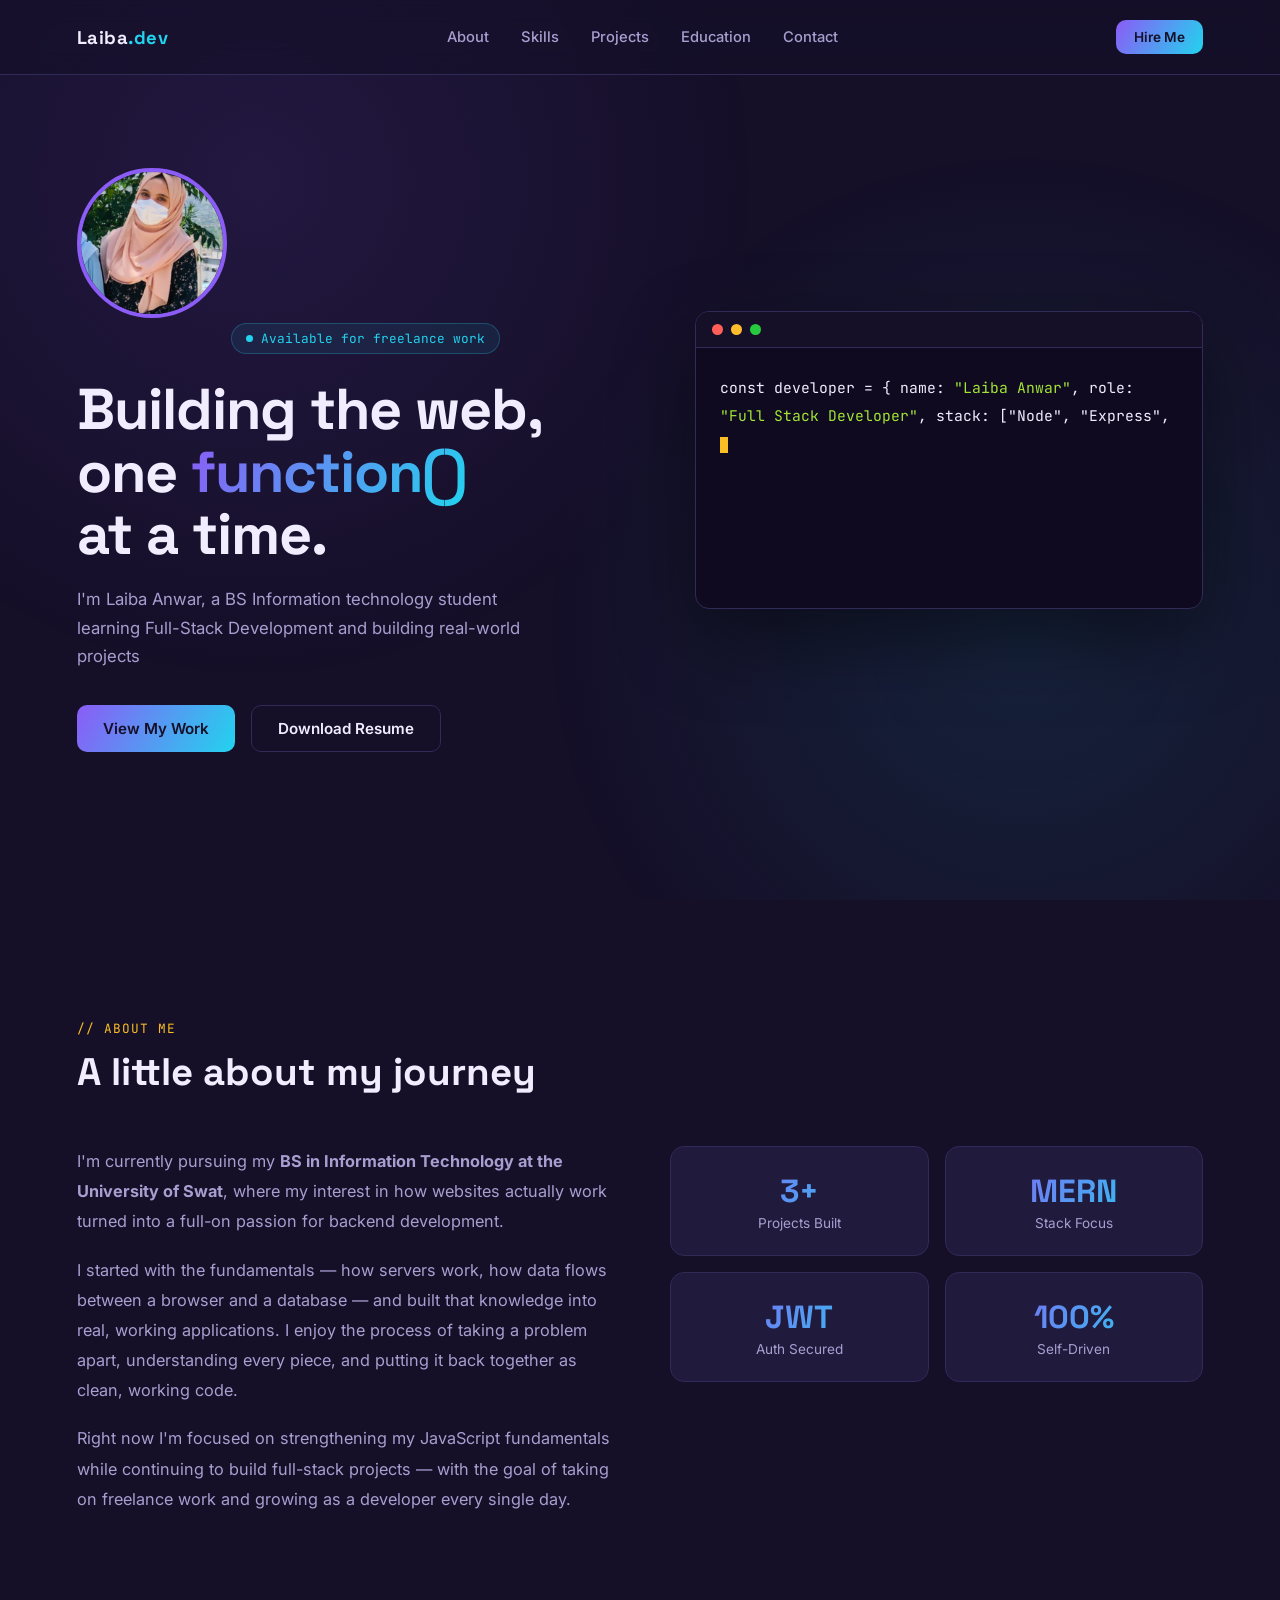
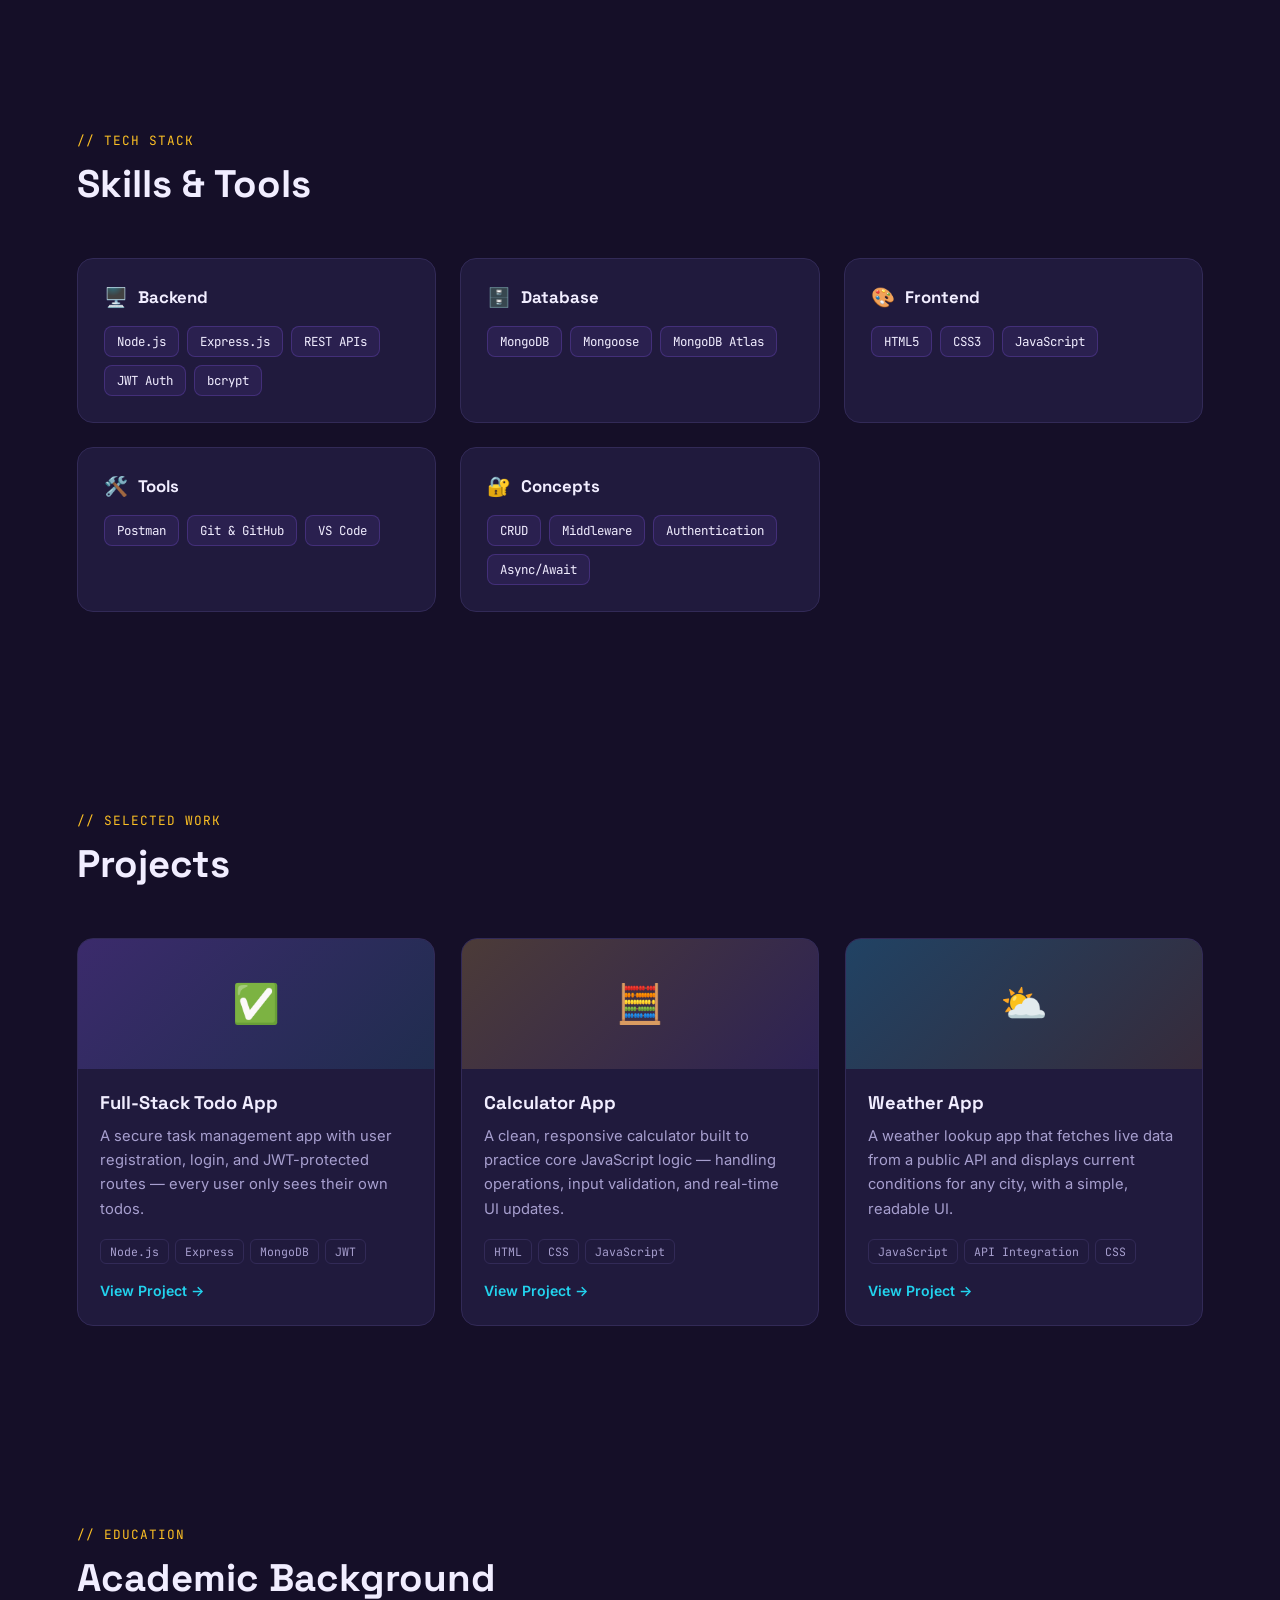
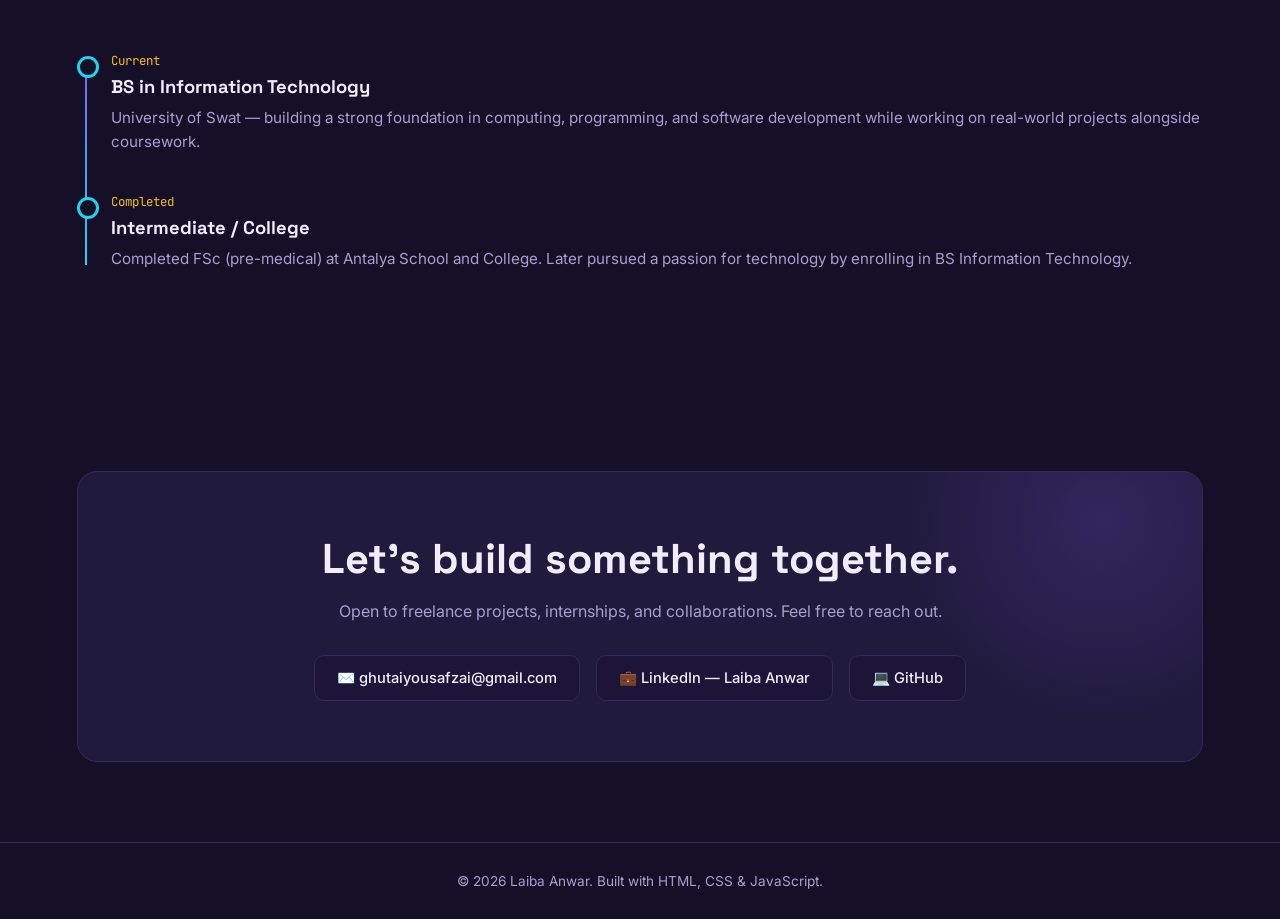
==== index.html @ 0d817ea8 "Rename index1.html to index.html" ====
<!DOCTYPE html>
<html lang="en">
<head>
<meta charset="UTF-8">
<meta name="viewport" content="width=device-width, initial-scale=1.0">
<title>Laiba Anwar — Full Stack Developer</title>
<link rel="preconnect" href="https://fonts.googleapis.com">
<link href="https://fonts.googleapis.com/css2?family=Space+Grotesk:wght@400;500;600;700&family=Inter:wght@400;500;600;700&family=JetBrains+Mono:wght@400;500;600&display=swap" rel="stylesheet">
<link rel="stylesheet" href="style1.css">
</head>
<body>
<body>

<div class="noise"></div>

<nav>
  <div class="logo">Laiba<span>.dev</span></div>
  <div class="navlinks">
    <a href="#about">About</a>
    <a href="#skills">Skills</a>
    <a href="#projects">Projects</a>
    <a href="#education">Education</a>
    <a href="#contact">Contact</a>
  </div>
  <a href="#contact" class="btn btn-primary" style="padding:9px 18px; font-size:0.85rem;">Hire Me</a>
</nav>

<!-- HERO -->
<section class="hero" id="home">
  <div class="hero-grid">
    <div>
      <img src="myphoto.jpg" alt="Laiba Anwar" style="width:150px; height:150px; border-radius:50%; object-fit:cover; border:4px solid #8b5cf6; margin-bottom:24px;">
      <div class="eyebrow"><span class="dot"></span> Available for freelance work</div>
      <h1>Building the web,<br> one <span class="grad">function()</span><br>at a time.</h1>
      <p class="lead">I'm Laiba Anwar, a BS Information technology student learning Full-Stack Development and building real-world projects</p>
      <div class="btn-row">
        <a href="#projects" class="btn btn-primary">View My Work</a>
        <a href="#" class="btn btn-ghost" id="resumeBtn">Download Resume</a>
      </div>
    </div>

    <div class="terminal">
      <div class="terminal-bar">
        <div class="tdot" style="background:#ff5f56;"></div>
        <div class="tdot" style="background:#ffbd2e;"></div>
        <div class="tdot" style="background:#27c93f;"></div>
      </div>
      <div class="terminal-body" id="typedBox"></div>
    </div>
  </div>
</section>

<!-- ABOUT -->
<section id="about">
  <div class="section-head">
    <div class="tag">// about me</div>
    <h2>A little about my journey</h2>
  </div>
  <div class="about-grid">
    <div>
      <p>I'm currently pursuing my <strong>BS in Information Technology at the University of Swat</strong>, where my interest in how websites actually work turned into a full-on passion for backend development.</p>
      <p>I started with the fundamentals — how servers work, how data flows between a browser and a database — and built that knowledge into real, working applications. I enjoy the process of taking a problem apart, understanding every piece, and putting it back together as clean, working code.</p>
      <p>Right now I'm focused on strengthening my JavaScript fundamentals while continuing to build full-stack projects — with the goal of taking on freelance work and growing as a developer every single day.</p>
    </div>
    <div class="stats">
      <div class="stat-card"><div class="num">3+</div><div class="lbl">Projects Built</div></div>
      <div class="stat-card"><div class="num">MERN</div><div class="lbl">Stack Focus</div></div>
      <div class="stat-card"><div class="num">JWT</div><div class="lbl">Auth Secured</div></div>
      <div class="stat-card"><div class="num">100%</div><div class="lbl">Self-Driven</div></div>
    </div>
  </div>
</section>

<!-- SKILLS -->
<section id="skills">
  <div class="section-head">
    <div class="tag">// tech stack</div>
    <h2>Skills & Tools</h2>
  </div>
  <div class="skill-groups">
    <div class="skill-card">
      <h3><span class="ic">🖥️</span> Backend</h3>
      <div class="pills">
        <span class="pill">Node.js</span>
        <span class="pill">Express.js</span>
        <span class="pill">REST APIs</span>
        <span class="pill">JWT Auth</span>
        <span class="pill">bcrypt</span>
      </div>
    </div>
    <div class="skill-card">
      <h3><span class="ic">🗄️</span> Database</h3>
      <div class="pills">
        <span class="pill">MongoDB</span>
        <span class="pill">Mongoose</span>
        <span class="pill">MongoDB Atlas</span>
      </div>
    </div>
    <div class="skill-card">
      <h3><span class="ic">🎨</span> Frontend</h3>
      <div class="pills">
        <span class="pill">HTML5</span>
        <span class="pill">CSS3</span>
        <span class="pill">JavaScript</span>
      </div>
    </div>
    <div class="skill-card">
      <h3><span class="ic">🛠️</span> Tools</h3>
      <div class="pills">
        <span class="pill">Postman</span>
        <span class="pill">Git & GitHub</span>
        <span class="pill">VS Code</span>
      </div>
    </div>
    <div class="skill-card">
      <h3><span class="ic">🔐</span> Concepts</h3>
      <div class="pills">
        <span class="pill">CRUD</span>
        <span class="pill">Middleware</span>
        <span class="pill">Authentication</span>
        <span class="pill">Async/Await</span>
      </div>
    </div>
  </div>
</section>

<!-- PROJECTS -->
<section id="projects">
  <div class="section-head">
    <div class="tag">// selected work</div>
    <h2>Projects</h2>
  </div>
  <div class="projects-grid">

    <div class="proj-card">
      <div class="proj-top p1">✅</div>
      <div class="proj-body">
        <h3>Full-Stack Todo App</h3>
        <p>A secure task management app with user registration, login, and JWT-protected routes — every user only sees their own todos.</p>
        <div class="proj-tags">
          <span>Node.js</span><span>Express</span><span>MongoDB</span><span>JWT</span>
        </div>
        <a href="#" class="proj-link">View Project →</a>
      </div>
    </div>

    <div class="proj-card">
      <div class="proj-top p2">🧮</div>
      <div class="proj-body">
        <h3>Calculator App</h3>
        <p>A clean, responsive calculator built to practice core JavaScript logic — handling operations, input validation, and real-time UI updates.</p>
        <div class="proj-tags">
          <span>HTML</span><span>CSS</span><span>JavaScript</span>
        </div>
        <a href="#" class="proj-link">View Project →</a>
      </div>
    </div>

    <div class="proj-card">
      <div class="proj-top p3">⛅</div>
      <div class="proj-body">
        <h3>Weather App</h3>
        <p>A weather lookup app that fetches live data from a public API and displays current conditions for any city, with a simple, readable UI.</p>
        <div class="proj-tags">
          <span>JavaScript</span><span>API Integration</span><span>CSS</span>
        </div>
        <a href="#" class="proj-link">View Project →</a>
      </div>
    </div>

  </div>
</section>

<!-- EDUCATION -->
<section id="education">
  <div class="section-head">
    <div class="tag">// education</div>
    <h2>Academic Background</h2>
  </div>
  <div class="timeline">
    <div class="tl-item">
      <div class="period">Current</div>
      <h3>BS in Information Technology</h3>
      <p>University of Swat — building a strong foundation in computing, programming, and software development while working on real-world projects alongside coursework.</p>
    </div>
    <div class="tl-item">
      <div class="period">Completed</div>
      <h3>Intermediate / College</h3>
      <p>Completed FSc (pre-medical) at Antalya School and College. Later pursued a passion for technology by enrolling in BS Information Technology.</p>
    </div>
  </div>
</section>

<!-- CONTACT -->
<section id="contact">
  <div class="contact-wrap">
    <h2>Let's build something together.</h2>
    <p>Open to freelance projects, internships, and collaborations. Feel free to reach out.</p>
    <div class="contact-links">
      <a href="mailto:ghutaiyousafzai@gmail.com" class="clink">✉️ ghutaiyousafzai@gmail.com</a>
      <a href="https://linkedin.com/in/laiba-anwar" target="_blank" class="clink">💼 LinkedIn — Laiba Anwar</a>
      <a href="#" class="clink">💻 GitHub</a>
    </div>
  </div>
</section>

<footer>
  © <span id="year"></span> Laiba Anwar. Built with HTML, CSS & JavaScript.
</footer>

<script src="script1.js"></script>
</body>
</html>
---- style1.css ----
:root{
    --bg: #150f28;
    --bg-soft: #1c1538;
    --card: #201a3d;
    --line: #322a57;
    --text: #f1edff;
    --text-dim: #a79fcf;
    --violet: #8b5cf6;
    --cyan: #22d3ee;
    --amber: #fbbf24;
    --grad: linear-gradient(120deg, var(--violet), var(--cyan));
  }

  *{ margin:0; padding:0; box-sizing:border-box; }

  html{ scroll-behavior:smooth; }

  body{
    background: var(--bg);
    color: var(--text);
    font-family: 'Inter', sans-serif;
    overflow-x:hidden;
  }

  ::selection{ background: var(--violet); color:#fff; }

  a{ color:inherit; text-decoration:none; }

  .noise{
    position:fixed; inset:0; pointer-events:none; z-index:1;
    background-image: radial-gradient(circle at 20% 20%, rgba(139,92,246,0.12), transparent 40%),
                       radial-gradient(circle at 80% 70%, rgba(34,211,238,0.10), transparent 40%);
  }

  /* NAV */
  nav{
    position:fixed; top:0; left:0; right:0; z-index:50;
    display:flex; justify-content:space-between; align-items:center;
    padding: 20px 6%;
    backdrop-filter: blur(12px);
    background: rgba(21,15,40,0.6);
    border-bottom: 1px solid var(--line);
  }
  .logo{
    font-family:'Space Grotesk', sans-serif;
    font-weight:700; font-size:1.15rem; letter-spacing:0.5px;
  }
  .logo span{ color: var(--cyan); }
  .navlinks{ display:flex; gap:32px; }
  .navlinks a{
    font-size:0.92rem; color:var(--text-dim); font-weight:500;
    transition: color 0.25s;
  }
  .navlinks a:hover{ color:var(--text); }

  section{ padding: 120px 6% 80px; position:relative; z-index:2; }

  /* HERO */
  .hero{
    min-height:100vh; display:flex; align-items:center;
    padding-top: 100px;
  }
  .hero-grid{
    display:grid; grid-template-columns: 1.1fr 1fr; gap:60px; align-items:center;
    width:100%;
  }
  .eyebrow{
    display:inline-flex; align-items:center; gap:8px;
    font-family:'JetBrains Mono', monospace; font-size:0.8rem;
    color: var(--cyan); background: rgba(34,211,238,0.08);
    border:1px solid rgba(34,211,238,0.25); padding:6px 14px; border-radius:100px;
    margin-bottom:24px;
  }
  .dot{ width:7px; height:7px; border-radius:50%; background:var(--cyan); animation: pulse 2s infinite; }
  @keyframes pulse{ 0%,100%{ opacity:1; } 50%{ opacity:0.3; } }

  .hero h1{
    font-family:'Space Grotesk', sans-serif;
    font-size: clamp(2.4rem, 5vw, 3.6rem);
    line-height:1.08; font-weight:700; letter-spacing:-1px;
    margin-bottom:20px;
  }
  .hero h1 .grad{
    background: var(--grad); -webkit-background-clip:text; background-clip:text; color:transparent;
  }
  .hero p.lead{
    color: var(--text-dim); font-size:1.05rem; max-width:480px; margin-bottom:34px; line-height:1.7;
  }
  .btn-row{ display:flex; gap:16px; flex-wrap:wrap; }
  .btn{
    display:inline-flex; align-items:center; gap:8px;
    padding: 13px 26px; border-radius:10px; font-weight:600; font-size:0.95rem;
    transition: transform 0.25s, box-shadow 0.25s;
  }
  .btn-primary{
    background: var(--grad); color:#150f28;
  }
  .btn-primary:hover{ transform: translateY(-3px); box-shadow: 0 10px 30px rgba(139,92,246,0.35); }
  .btn-ghost{
    border:1px solid var(--line); color:var(--text);
  }
  .btn-ghost:hover{ border-color: var(--cyan); color:var(--cyan); transform: translateY(-3px); }

  /* Terminal signature */
  .terminal{
    background: #0f0a20; border:1px solid var(--line); border-radius:14px;
    box-shadow: 0 30px 80px rgba(0,0,0,0.45);
    overflow:hidden;
  }
  .terminal-bar{
    display:flex; align-items:center; gap:8px;
    padding:12px 16px; background:#150f28; border-bottom:1px solid var(--line);
  }
  .terminal-bar .tdot{ width:11px; height:11px; border-radius:50%; }
  .terminal-body{
    padding: 26px 24px; font-family:'JetBrains Mono', monospace; font-size:0.92rem; line-height:1.9;
    min-height: 260px;
  }
  .terminal-body .kw{ color:#f472b6; }
  .terminal-body .str{ color:#a3e635; }
  .terminal-body .prop{ color: var(--cyan); }
  .terminal-body .com{ color: #6b6489; }
  .cursor{
    display:inline-block; width:8px; height:1.1em; background:var(--amber);
    vertical-align:middle; animation: blink 1s step-end infinite;
  }
  @keyframes blink{ 50%{ opacity:0; } }

  /* SECTION HEADS */
  .section-head{ margin-bottom:50px; }
  .tag{
    font-family:'JetBrains Mono', monospace; font-size:0.8rem; color:var(--amber);
    letter-spacing:1px; text-transform:uppercase;
  }
  .section-head h2{
    font-family:'Space Grotesk', sans-serif; font-size:clamp(1.8rem,3.5vw,2.4rem);
    margin-top:10px; font-weight:700;
  }

  /* ABOUT */
  .about-grid{
    display:grid; grid-template-columns: 1fr 1fr; gap:60px; align-items:start;
  }
  .about-grid p{ color:var(--text-dim); line-height:1.85; margin-bottom:18px; font-size:1.02rem; }
  .stat-card{
    background: var(--card); border:1px solid var(--line); border-radius:14px;
    padding:24px; text-align:center;
  }
  .stats{ display:grid; grid-template-columns:1fr 1fr; gap:16px; }
  .stat-card .num{
    font-family:'Space Grotesk', sans-serif; font-size:2rem; font-weight:700;
    background: var(--grad); -webkit-background-clip:text; background-clip:text; color:transparent;
  }
  .stat-card .lbl{ color:var(--text-dim); font-size:0.85rem; margin-top:4px; }

  /* SKILLS */
  .skill-groups{ display:grid; grid-template-columns: repeat(3, 1fr); gap:24px; }
  .skill-card{
    background: var(--card); border:1px solid var(--line); border-radius:16px; padding:26px;
    transition: border-color 0.25s, transform 0.25s;
  }
  .skill-card:hover{ border-color: var(--violet); transform: translateY(-5px); }
  .skill-card h3{
    font-family:'Space Grotesk', sans-serif; font-size:1.05rem; margin-bottom:16px;
    display:flex; align-items:center; gap:10px;
  }
  .skill-card h3 .ic{ font-size:1.2rem; }
  .pills{ display:flex; flex-wrap:wrap; gap:8px; }
  .pill{
    font-family:'JetBrains Mono', monospace; font-size:0.78rem;
    padding:6px 12px; border-radius:8px; background: rgba(139,92,246,0.1);
    border:1px solid rgba(139,92,246,0.25); color:var(--text);
  }

  /* PROJECTS */
  .projects-grid{ display:grid; grid-template-columns: repeat(3, 1fr); gap:26px; }
  .proj-card{
    background: var(--card); border:1px solid var(--line); border-radius:16px;
    overflow:hidden; display:flex; flex-direction:column;
    transition: transform 0.3s, border-color 0.3s;
  }
  .proj-card:hover{ transform: translateY(-8px); border-color: var(--cyan); }
  .proj-top{
    height:130px; display:flex; align-items:center; justify-content:center;
    font-size:2.4rem; position:relative;
  }
  .proj-top.p1{ background: linear-gradient(135deg, rgba(139,92,246,0.25), rgba(34,211,238,0.1)); }
  .proj-top.p2{ background: linear-gradient(135deg, rgba(251,191,36,0.2), rgba(139,92,246,0.12)); }
  .proj-top.p3{ background: linear-gradient(135deg, rgba(34,211,238,0.22), rgba(251,191,36,0.1)); }
  .proj-body{ padding:22px 22px 26px; flex:1; display:flex; flex-direction:column; }
  .proj-body h3{ font-family:'Space Grotesk', sans-serif; font-size:1.15rem; margin-bottom:10px; }
  .proj-body p{ color:var(--text-dim); font-size:0.92rem; line-height:1.65; margin-bottom:18px; flex:1; }
  .proj-tags{ display:flex; flex-wrap:wrap; gap:6px; margin-bottom:18px; }
  .proj-tags span{
    font-family:'JetBrains Mono', monospace; font-size:0.72rem; color:var(--text-dim);
    border:1px solid var(--line); padding:4px 9px; border-radius:6px;
  }
  .proj-link{ font-size:0.88rem; font-weight:600; color:var(--cyan); display:inline-flex; gap:6px; align-items:center; }
  .proj-link:hover{ color:var(--amber); }

  /* EDUCATION TIMELINE */
  .timeline{ position:relative; padding-left:34px; }
  .timeline::before{
    content:''; position:absolute; left:8px; top:6px; bottom:6px; width:2px;
    background: linear-gradient(var(--violet), var(--cyan));
  }
  .tl-item{ position:relative; padding-bottom:38px; }
  .tl-item:last-child{ padding-bottom:0; }
  .tl-item::before{
    content:''; position:absolute; left:-34px; top:4px; width:16px; height:16px;
    border-radius:50%; background: var(--bg); border:3px solid var(--cyan);
  }
  .tl-item .period{
    font-family:'JetBrains Mono', monospace; font-size:0.78rem; color:var(--amber);
  }
  .tl-item h3{ font-family:'Space Grotesk', sans-serif; font-size:1.15rem; margin:6px 0 8px; }
  .tl-item p{ color:var(--text-dim); font-size:0.95rem; line-height:1.6; }

  /* CONTACT */
  .contact-wrap{
    background: var(--card); border:1px solid var(--line); border-radius:20px;
    padding: 60px 6%; text-align:center; position:relative; overflow:hidden;
  }
  .contact-wrap::before{
    content:''; position:absolute; width:400px; height:400px; border-radius:50%;
    background: radial-gradient(circle, rgba(139,92,246,0.18), transparent 70%);
    top:-150px; right:-100px;
  }
  .contact-wrap h2{
    font-family:'Space Grotesk', sans-serif; font-size:clamp(1.8rem,4vw,2.6rem); margin-bottom:16px; font-weight:700;
  }
  .contact-wrap p{ color:var(--text-dim); margin-bottom:34px; }
  .contact-links{ display:flex; gap:16px; justify-content:center; flex-wrap:wrap; }
  .clink{
    display:flex; align-items:center; gap:10px;
    background: var(--bg-soft); border:1px solid var(--line); padding:13px 22px; border-radius:10px;
    font-weight:500; font-size:0.92rem; transition: border-color 0.25s, color 0.25s, transform 0.25s;
  }
  .clink:hover{ border-color: var(--cyan); color:var(--cyan); transform: translateY(-3px); }

  footer{
    text-align:center; padding:30px 6%; color:var(--text-dim); font-size:0.85rem;
    border-top:1px solid var(--line);
  }

  @media (max-width: 880px){
    .hero-grid, .about-grid{ grid-template-columns: 1fr; }
    .skill-groups, .projects-grid{ grid-template-columns: 1fr; }
    .navlinks{ display:none; }
    section{ padding:90px 6% 60px; }
  }
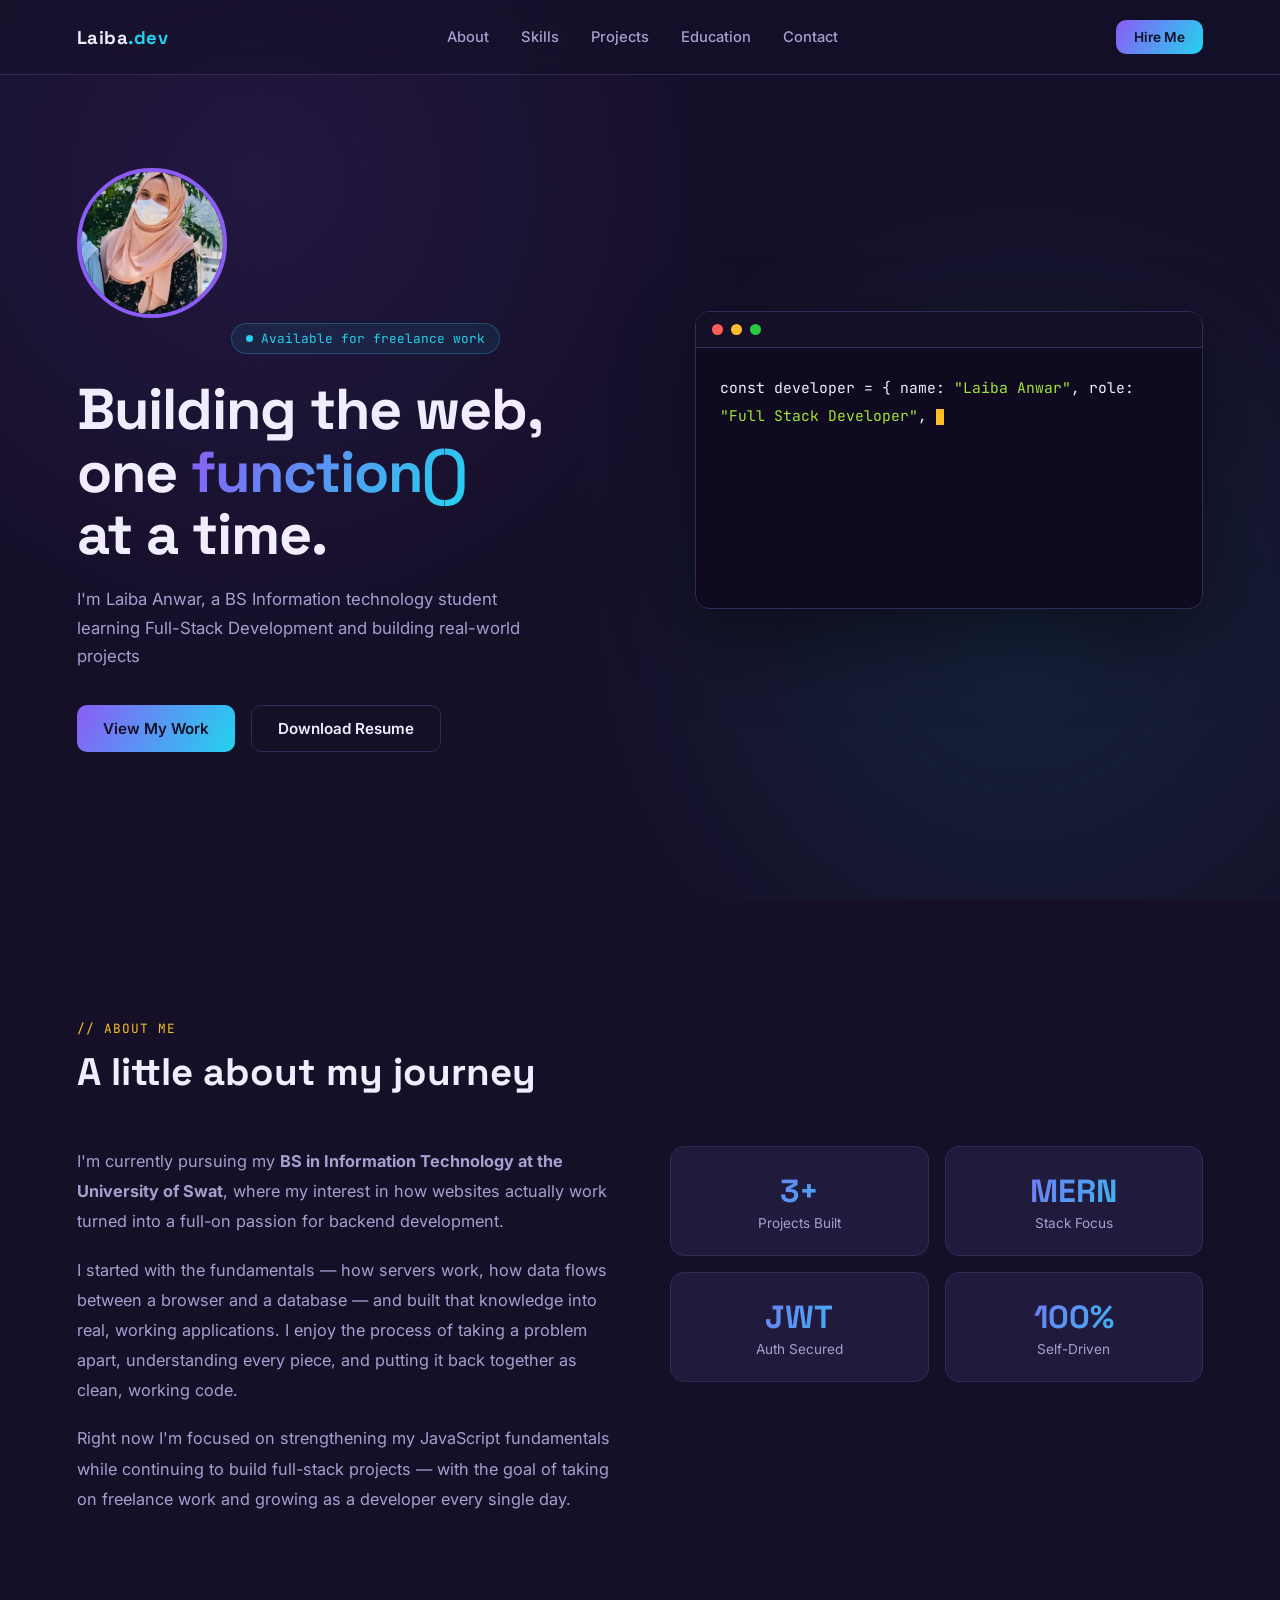
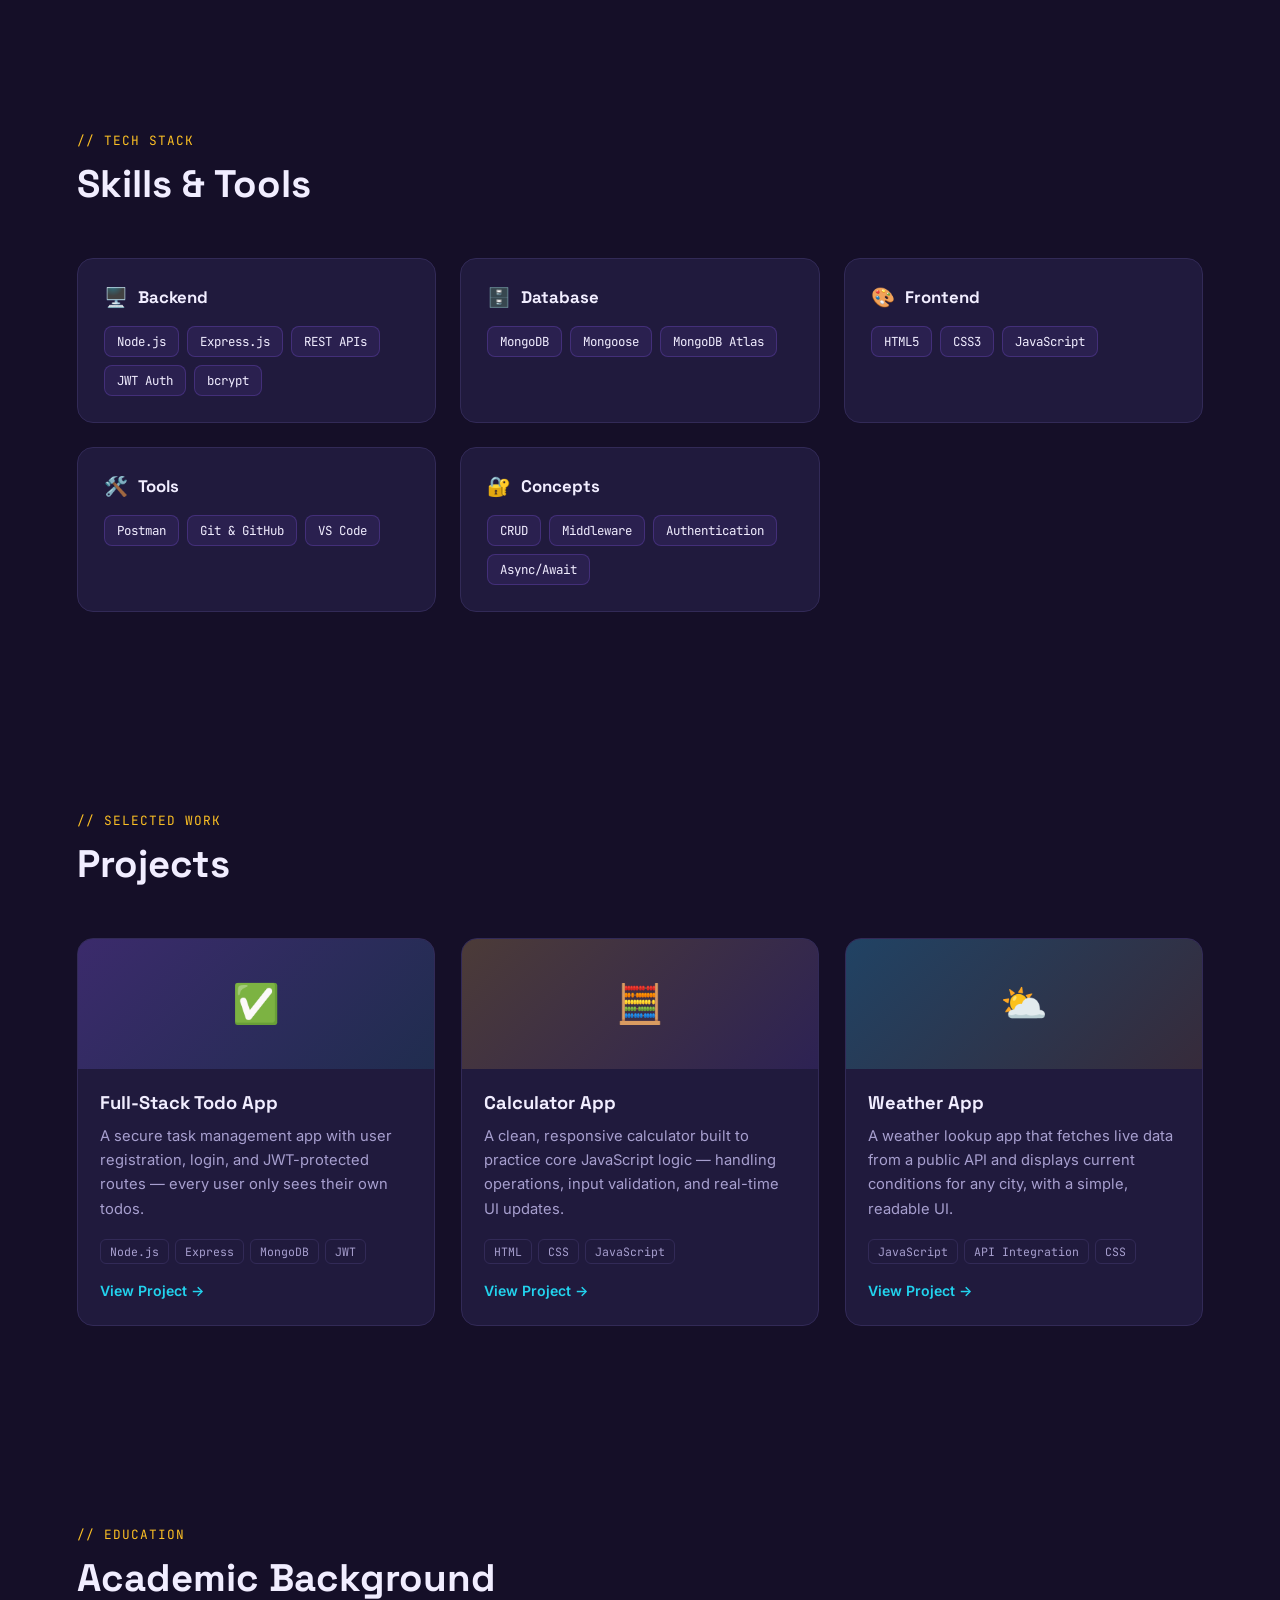
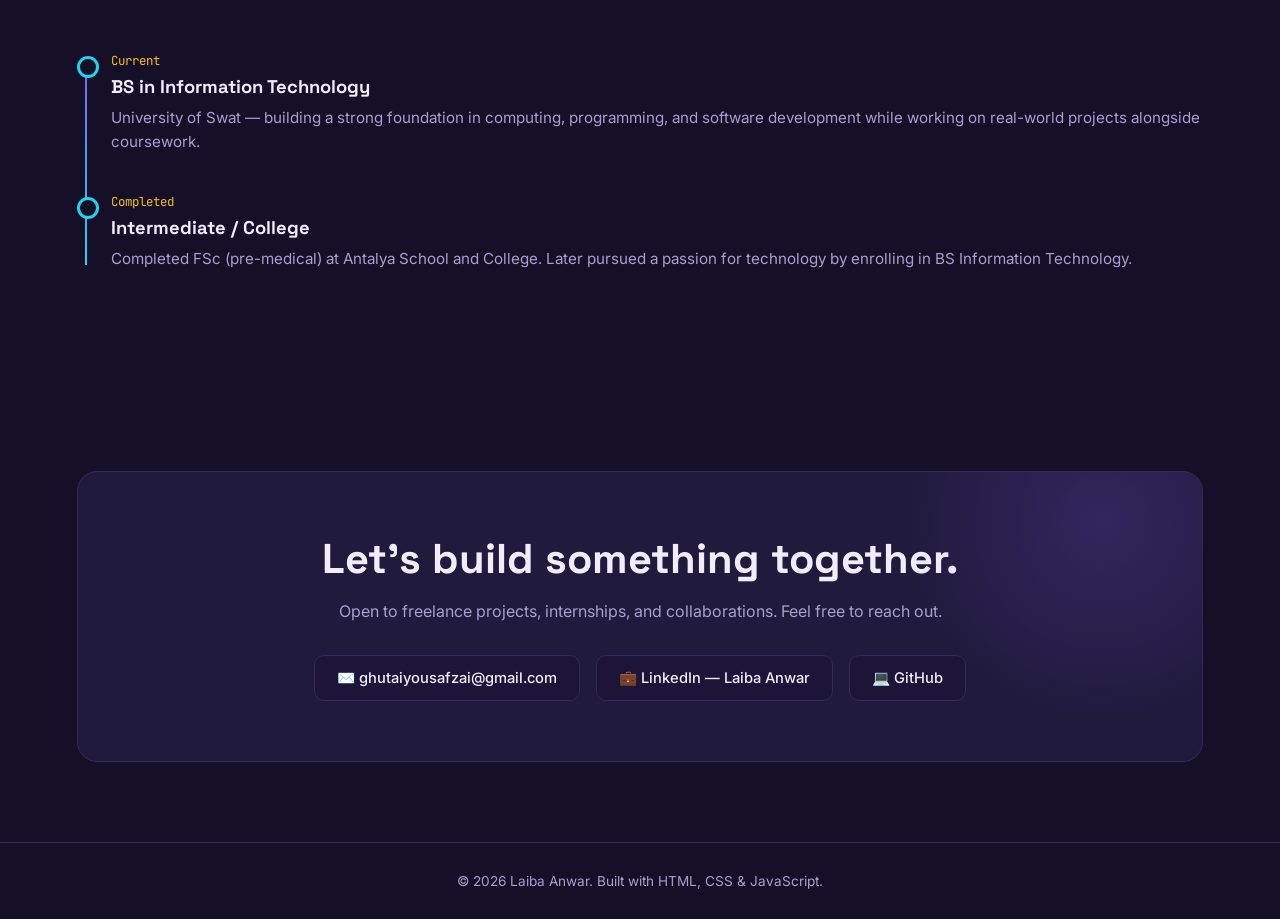
==== commit c73c93cf: "Fix stylesheet link and remove duplicate body tag Updated stylesheet link and corrected duplicate bo" ====
--- a/index.html
+++ b/index.html
@@ -6,7 +6,7 @@
 <title>Laiba Anwar — Full Stack Developer</title>
 <link rel="preconnect" href="https://fonts.googleapis.com">
 <link href="https://fonts.googleapis.com/css2?family=Space+Grotesk:wght@400;500;600;700&family=Inter:wght@400;500;600;700&family=JetBrains+Mono:wght@400;500;600&display=swap" rel="stylesheet">
-<link rel="stylesheet" href="style1.css">
+<link rel="stylesheet" href="style.css">
 </head>
 <body>
 <body>
@@ -208,6 +208,6 @@
   © <span id="year"></span> Laiba Anwar. Built with HTML, CSS & JavaScript.
 </footer>
 
-<script src="script1.js"></script>
+<script src="script.js"></script>
 </body>
 </html>
--- a/style.css
+++ b/style.css
@@ -0,0 +1,251 @@
+:root{
+    --bg: #150f28;
+    --bg-soft: #1c1538;
+    --card: #201a3d;
+    --line: #322a57;
+    --text: #f1edff;
+    --text-dim: #a79fcf;
+    --violet: #8b5cf6;
+    --cyan: #22d3ee;
+    --amber: #fbbf24;
+    --grad: linear-gradient(120deg, var(--violet), var(--cyan));
+  }
+
+  *{ margin:0; padding:0; box-sizing:border-box; }
+
+  html{ scroll-behavior:smooth; }
+
+  body{
+    background: var(--bg);
+    color: var(--text);
+    font-family: 'Inter', sans-serif;
+    overflow-x:hidden;
+  }
+
+  ::selection{ background: var(--violet); color:#fff; }
+
+  a{ color:inherit; text-decoration:none; }
+
+  .noise{
+    position:fixed; inset:0; pointer-events:none; z-index:1;
+    background-image: radial-gradient(circle at 20% 20%, rgba(139,92,246,0.12), transparent 40%),
+                       radial-gradient(circle at 80% 70%, rgba(34,211,238,0.10), transparent 40%);
+  }
+
+  /* NAV */
+  nav{
+    position:fixed; top:0; left:0; right:0; z-index:50;
+    display:flex; justify-content:space-between; align-items:center;
+    padding: 20px 6%;
+    backdrop-filter: blur(12px);
+    background: rgba(21,15,40,0.6);
+    border-bottom: 1px solid var(--line);
+  }
+  .logo{
+    font-family:'Space Grotesk', sans-serif;
+    font-weight:700; font-size:1.15rem; letter-spacing:0.5px;
+  }
+  .logo span{ color: var(--cyan); }
+  .navlinks{ display:flex; gap:32px; }
+  .navlinks a{
+    font-size:0.92rem; color:var(--text-dim); font-weight:500;
+    transition: color 0.25s;
+  }
+  .navlinks a:hover{ color:var(--text); }
+
+  section{ padding: 120px 6% 80px; position:relative; z-index:2; }
+
+  /* HERO */
+  .hero{
+    min-height:100vh; display:flex; align-items:center;
+    padding-top: 100px;
+  }
+  .hero-grid{
+    display:grid; grid-template-columns: 1.1fr 1fr; gap:60px; align-items:center;
+    width:100%;
+  }
+  .eyebrow{
+    display:inline-flex; align-items:center; gap:8px;
+    font-family:'JetBrains Mono', monospace; font-size:0.8rem;
+    color: var(--cyan); background: rgba(34,211,238,0.08);
+    border:1px solid rgba(34,211,238,0.25); padding:6px 14px; border-radius:100px;
+    margin-bottom:24px;
+  }
+  .dot{ width:7px; height:7px; border-radius:50%; background:var(--cyan); animation: pulse 2s infinite; }
+  @keyframes pulse{ 0%,100%{ opacity:1; } 50%{ opacity:0.3; } }
+
+  .hero h1{
+    font-family:'Space Grotesk', sans-serif;
+    font-size: clamp(2.4rem, 5vw, 3.6rem);
+    line-height:1.08; font-weight:700; letter-spacing:-1px;
+    margin-bottom:20px;
+  }
+  .hero h1 .grad{
+    background: var(--grad); -webkit-background-clip:text; background-clip:text; color:transparent;
+  }
+  .hero p.lead{
+    color: var(--text-dim); font-size:1.05rem; max-width:480px; margin-bottom:34px; line-height:1.7;
+  }
+  .btn-row{ display:flex; gap:16px; flex-wrap:wrap; }
+  .btn{
+    display:inline-flex; align-items:center; gap:8px;
+    padding: 13px 26px; border-radius:10px; font-weight:600; font-size:0.95rem;
+    transition: transform 0.25s, box-shadow 0.25s;
+  }
+  .btn-primary{
+    background: var(--grad); color:#150f28;
+  }
+  .btn-primary:hover{ transform: translateY(-3px); box-shadow: 0 10px 30px rgba(139,92,246,0.35); }
+  .btn-ghost{
+    border:1px solid var(--line); color:var(--text);
+  }
+  .btn-ghost:hover{ border-color: var(--cyan); color:var(--cyan); transform: translateY(-3px); }
+
+  /* Terminal signature */
+  .terminal{
+    background: #0f0a20; border:1px solid var(--line); border-radius:14px;
+    box-shadow: 0 30px 80px rgba(0,0,0,0.45);
+    overflow:hidden;
+  }
+  .terminal-bar{
+    display:flex; align-items:center; gap:8px;
+    padding:12px 16px; background:#150f28; border-bottom:1px solid var(--line);
+  }
+  .terminal-bar .tdot{ width:11px; height:11px; border-radius:50%; }
+  .terminal-body{
+    padding: 26px 24px; font-family:'JetBrains Mono', monospace; font-size:0.92rem; line-height:1.9;
+    min-height: 260px;
+  }
+  .terminal-body .kw{ color:#f472b6; }
+  .terminal-body .str{ color:#a3e635; }
+  .terminal-body .prop{ color: var(--cyan); }
+  .terminal-body .com{ color: #6b6489; }
+  .cursor{
+    display:inline-block; width:8px; height:1.1em; background:var(--amber);
+    vertical-align:middle; animation: blink 1s step-end infinite;
+  }
+  @keyframes blink{ 50%{ opacity:0; } }
+
+  /* SECTION HEADS */
+  .section-head{ margin-bottom:50px; }
+  .tag{
+    font-family:'JetBrains Mono', monospace; font-size:0.8rem; color:var(--amber);
+    letter-spacing:1px; text-transform:uppercase;
+  }
+  .section-head h2{
+    font-family:'Space Grotesk', sans-serif; font-size:clamp(1.8rem,3.5vw,2.4rem);
+    margin-top:10px; font-weight:700;
+  }
+
+  /* ABOUT */
+  .about-grid{
+    display:grid; grid-template-columns: 1fr 1fr; gap:60px; align-items:start;
+  }
+  .about-grid p{ color:var(--text-dim); line-height:1.85; margin-bottom:18px; font-size:1.02rem; }
+  .stat-card{
+    background: var(--card); border:1px solid var(--line); border-radius:14px;
+    padding:24px; text-align:center;
+  }
+  .stats{ display:grid; grid-template-columns:1fr 1fr; gap:16px; }
+  .stat-card .num{
+    font-family:'Space Grotesk', sans-serif; font-size:2rem; font-weight:700;
+    background: var(--grad); -webkit-background-clip:text; background-clip:text; color:transparent;
+  }
+  .stat-card .lbl{ color:var(--text-dim); font-size:0.85rem; margin-top:4px; }
+
+  /* SKILLS */
+  .skill-groups{ display:grid; grid-template-columns: repeat(3, 1fr); gap:24px; }
+  .skill-card{
+    background: var(--card); border:1px solid var(--line); border-radius:16px; padding:26px;
+    transition: border-color 0.25s, transform 0.25s;
+  }
+  .skill-card:hover{ border-color: var(--violet); transform: translateY(-5px); }
+  .skill-card h3{
+    font-family:'Space Grotesk', sans-serif; font-size:1.05rem; margin-bottom:16px;
+    display:flex; align-items:center; gap:10px;
+  }
+  .skill-card h3 .ic{ font-size:1.2rem; }
+  .pills{ display:flex; flex-wrap:wrap; gap:8px; }
+  .pill{
+    font-family:'JetBrains Mono', monospace; font-size:0.78rem;
+    padding:6px 12px; border-radius:8px; background: rgba(139,92,246,0.1);
+    border:1px solid rgba(139,92,246,0.25); color:var(--text);
+  }
+
+  /* PROJECTS */
+  .projects-grid{ display:grid; grid-template-columns: repeat(3, 1fr); gap:26px; }
+  .proj-card{
+    background: var(--card); border:1px solid var(--line); border-radius:16px;
+    overflow:hidden; display:flex; flex-direction:column;
+    transition: transform 0.3s, border-color 0.3s;
+  }
+  .proj-card:hover{ transform: translateY(-8px); border-color: var(--cyan); }
+  .proj-top{
+    height:130px; display:flex; align-items:center; justify-content:center;
+    font-size:2.4rem; position:relative;
+  }
+  .proj-top.p1{ background: linear-gradient(135deg, rgba(139,92,246,0.25), rgba(34,211,238,0.1)); }
+  .proj-top.p2{ background: linear-gradient(135deg, rgba(251,191,36,0.2), rgba(139,92,246,0.12)); }
+  .proj-top.p3{ background: linear-gradient(135deg, rgba(34,211,238,0.22), rgba(251,191,36,0.1)); }
+  .proj-body{ padding:22px 22px 26px; flex:1; display:flex; flex-direction:column; }
+  .proj-body h3{ font-family:'Space Grotesk', sans-serif; font-size:1.15rem; margin-bottom:10px; }
+  .proj-body p{ color:var(--text-dim); font-size:0.92rem; line-height:1.65; margin-bottom:18px; flex:1; }
+  .proj-tags{ display:flex; flex-wrap:wrap; gap:6px; margin-bottom:18px; }
+  .proj-tags span{
+    font-family:'JetBrains Mono', monospace; font-size:0.72rem; color:var(--text-dim);
+    border:1px solid var(--line); padding:4px 9px; border-radius:6px;
+  }
+  .proj-link{ font-size:0.88rem; font-weight:600; color:var(--cyan); display:inline-flex; gap:6px; align-items:center; }
+  .proj-link:hover{ color:var(--amber); }
+
+  /* EDUCATION TIMELINE */
+  .timeline{ position:relative; padding-left:34px; }
+  .timeline::before{
+    content:''; position:absolute; left:8px; top:6px; bottom:6px; width:2px;
+    background: linear-gradient(var(--violet), var(--cyan));
+  }
+  .tl-item{ position:relative; padding-bottom:38px; }
+  .tl-item:last-child{ padding-bottom:0; }
+  .tl-item::before{
+    content:''; position:absolute; left:-34px; top:4px; width:16px; height:16px;
+    border-radius:50%; background: var(--bg); border:3px solid var(--cyan);
+  }
+  .tl-item .period{
+    font-family:'JetBrains Mono', monospace; font-size:0.78rem; color:var(--amber);
+  }
+  .tl-item h3{ font-family:'Space Grotesk', sans-serif; font-size:1.15rem; margin:6px 0 8px; }
+  .tl-item p{ color:var(--text-dim); font-size:0.95rem; line-height:1.6; }
+
+  /* CONTACT */
+  .contact-wrap{
+    background: var(--card); border:1px solid var(--line); border-radius:20px;
+    padding: 60px 6%; text-align:center; position:relative; overflow:hidden;
+  }
+  .contact-wrap::before{
+    content:''; position:absolute; width:400px; height:400px; border-radius:50%;
+    background: radial-gradient(circle, rgba(139,92,246,0.18), transparent 70%);
+    top:-150px; right:-100px;
+  }
+  .contact-wrap h2{
+    font-family:'Space Grotesk', sans-serif; font-size:clamp(1.8rem,4vw,2.6rem); margin-bottom:16px; font-weight:700;
+  }
+  .contact-wrap p{ color:var(--text-dim); margin-bottom:34px; }
+  .contact-links{ display:flex; gap:16px; justify-content:center; flex-wrap:wrap; }
+  .clink{
+    display:flex; align-items:center; gap:10px;
+    background: var(--bg-soft); border:1px solid var(--line); padding:13px 22px; border-radius:10px;
+    font-weight:500; font-size:0.92rem; transition: border-color 0.25s, color 0.25s, transform 0.25s;
+  }
+  .clink:hover{ border-color: var(--cyan); color:var(--cyan); transform: translateY(-3px); }
+
+  footer{
+    text-align:center; padding:30px 6%; color:var(--text-dim); font-size:0.85rem;
+    border-top:1px solid var(--line);
+  }
+
+  @media (max-width: 880px){
+    .hero-grid, .about-grid{ grid-template-columns: 1fr; }
+    .skill-groups, .projects-grid{ grid-template-columns: 1fr; }
+    .navlinks{ display:none; }
+    section{ padding:90px 6% 60px; }
+  }
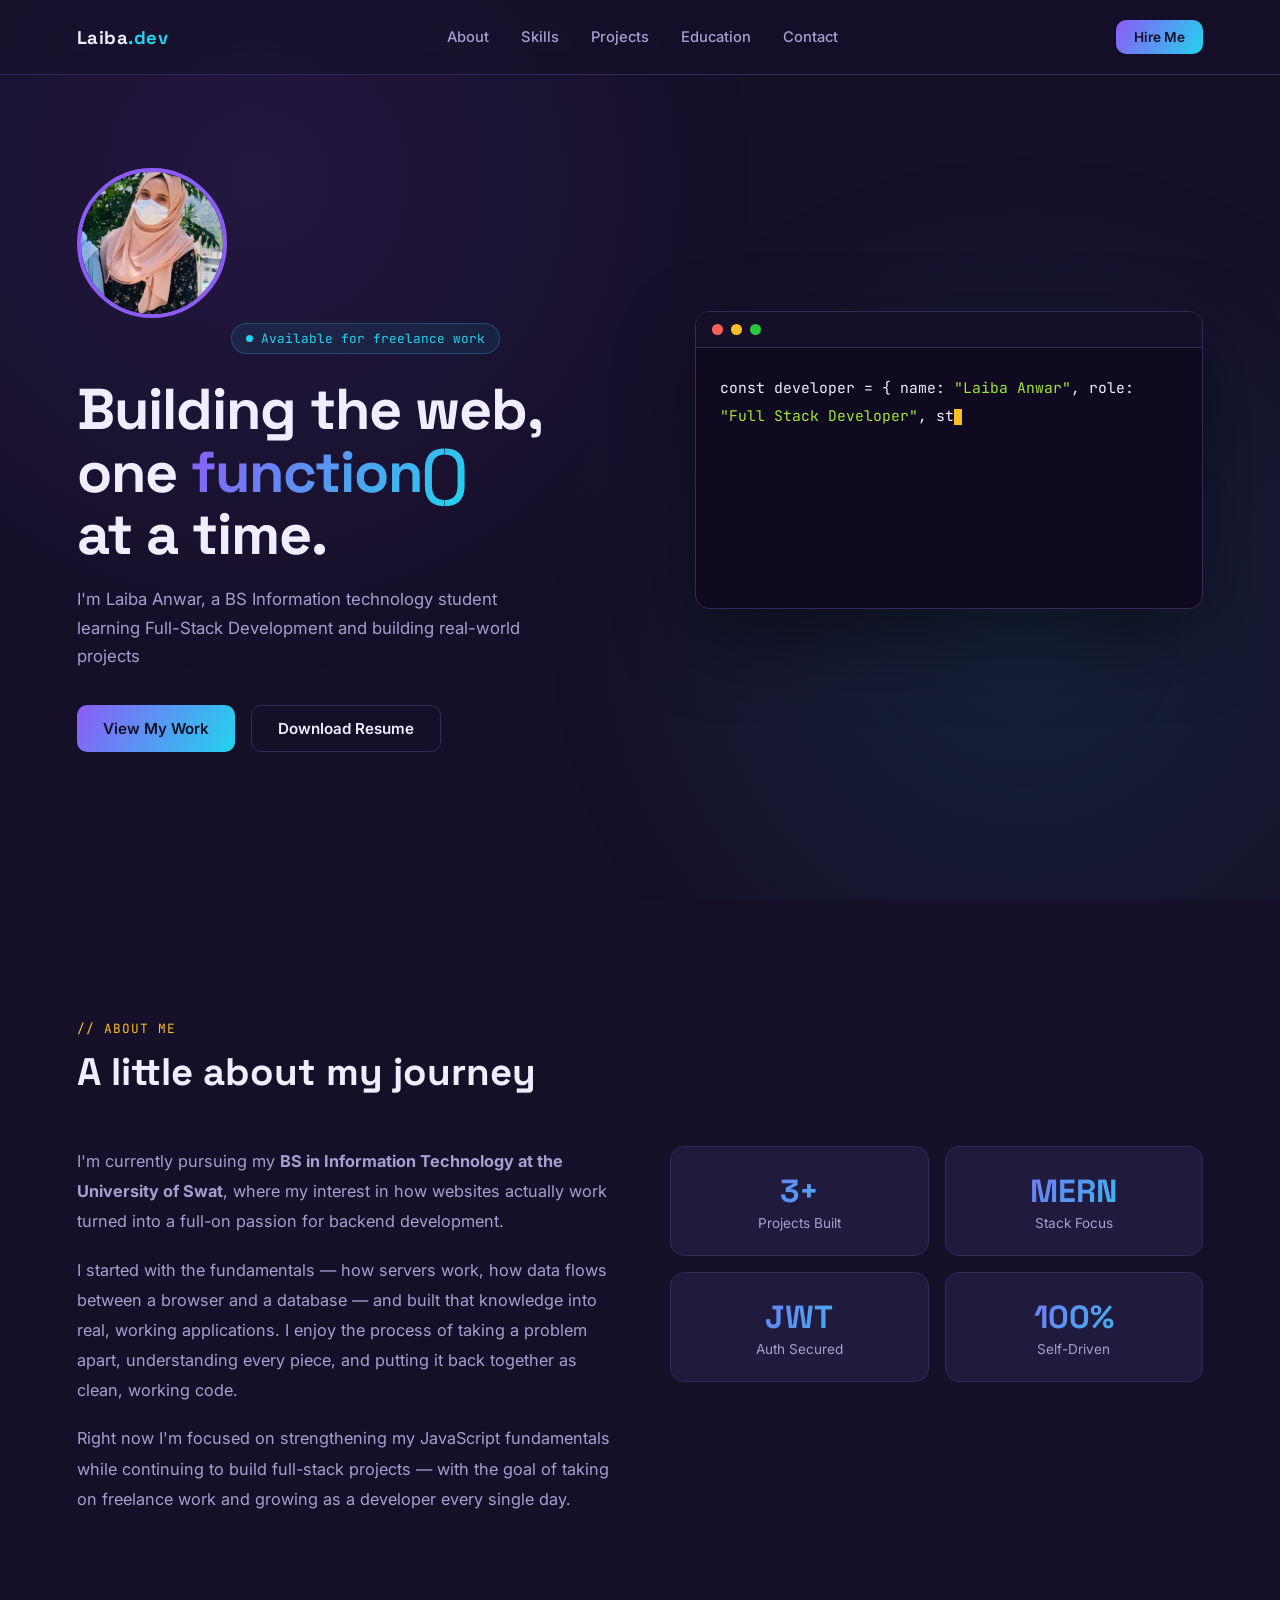
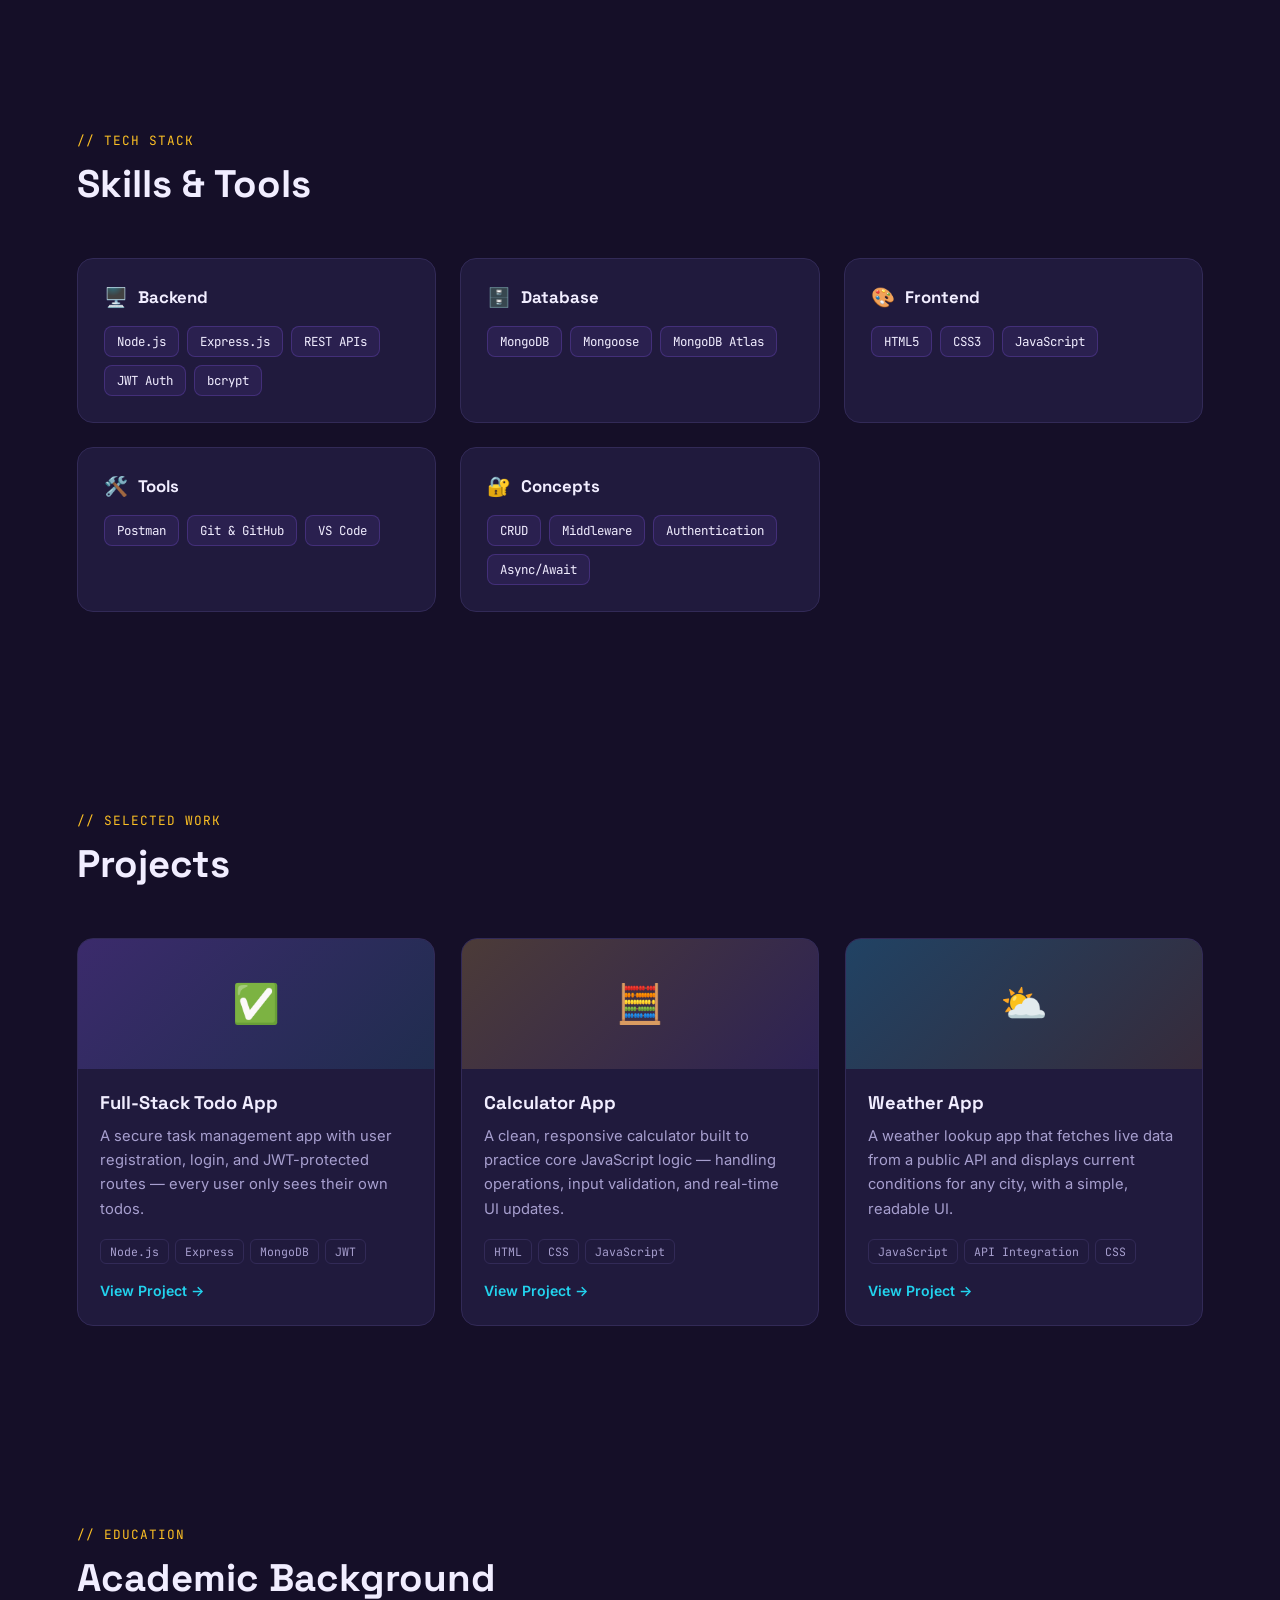
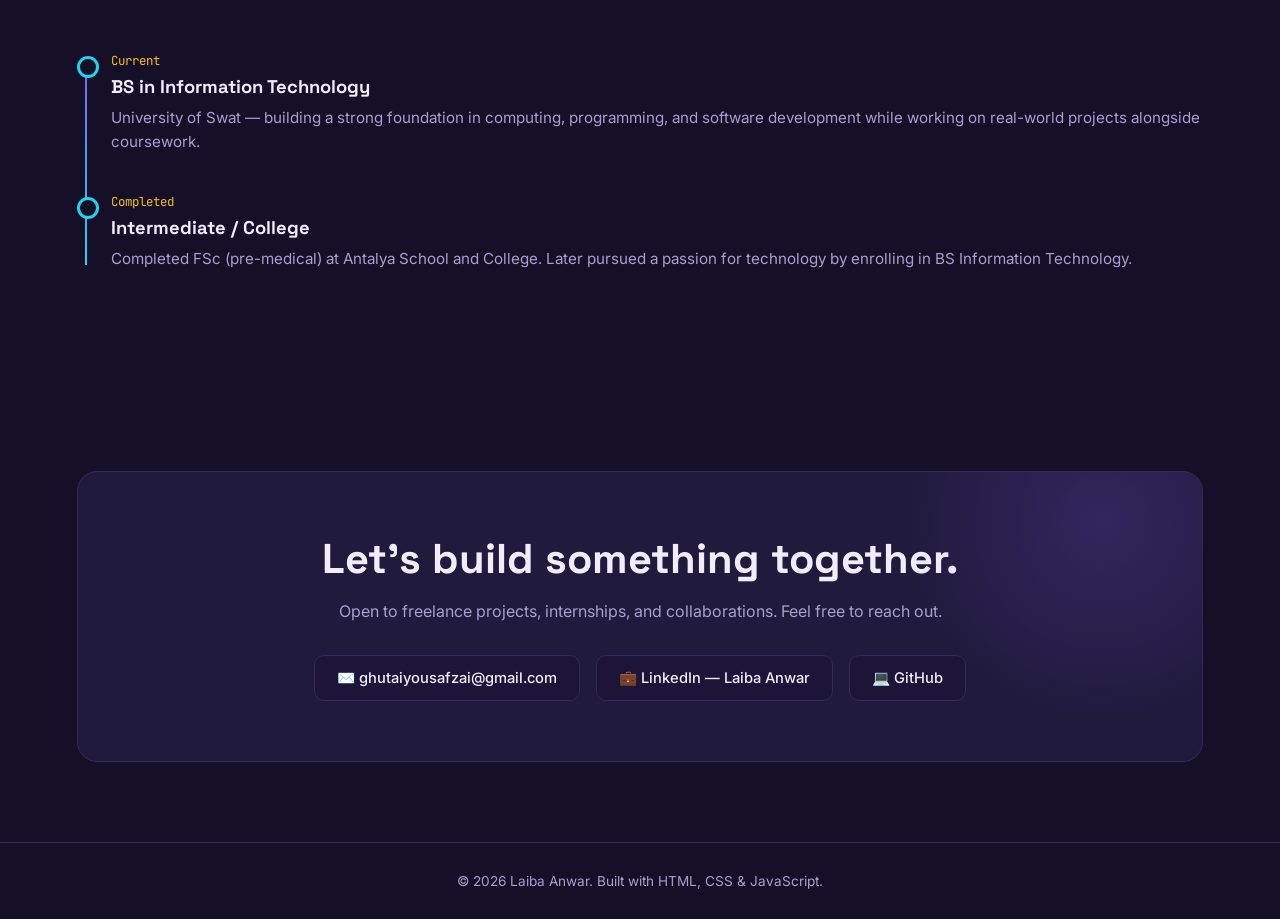
==== commit cfc6040b: "Fix HTML encoding issues in index.html" ====
--- a/index.html
+++ b/index.html
@@ -198,7 +198,7 @@
     <p>Open to freelance projects, internships, and collaborations. Feel free to reach out.</p>
     <div class="contact-links">
       <a href="mailto:ghutaiyousafzai@gmail.com" class="clink">✉️ ghutaiyousafzai@gmail.com</a>
-      <a href="https://linkedin.com/in/laiba-anwar" target="_blank" class="clink">💼 LinkedIn — Laiba Anwar</a>
+      <a href="https://www.linkedin.com/in/laiba-anwar-820216390" target="_blank" class="clink">💼 LinkedIn — Laiba Anwar</a>
       <a href="#" class="clink">💻 GitHub</a>
     </div>
   </div>
